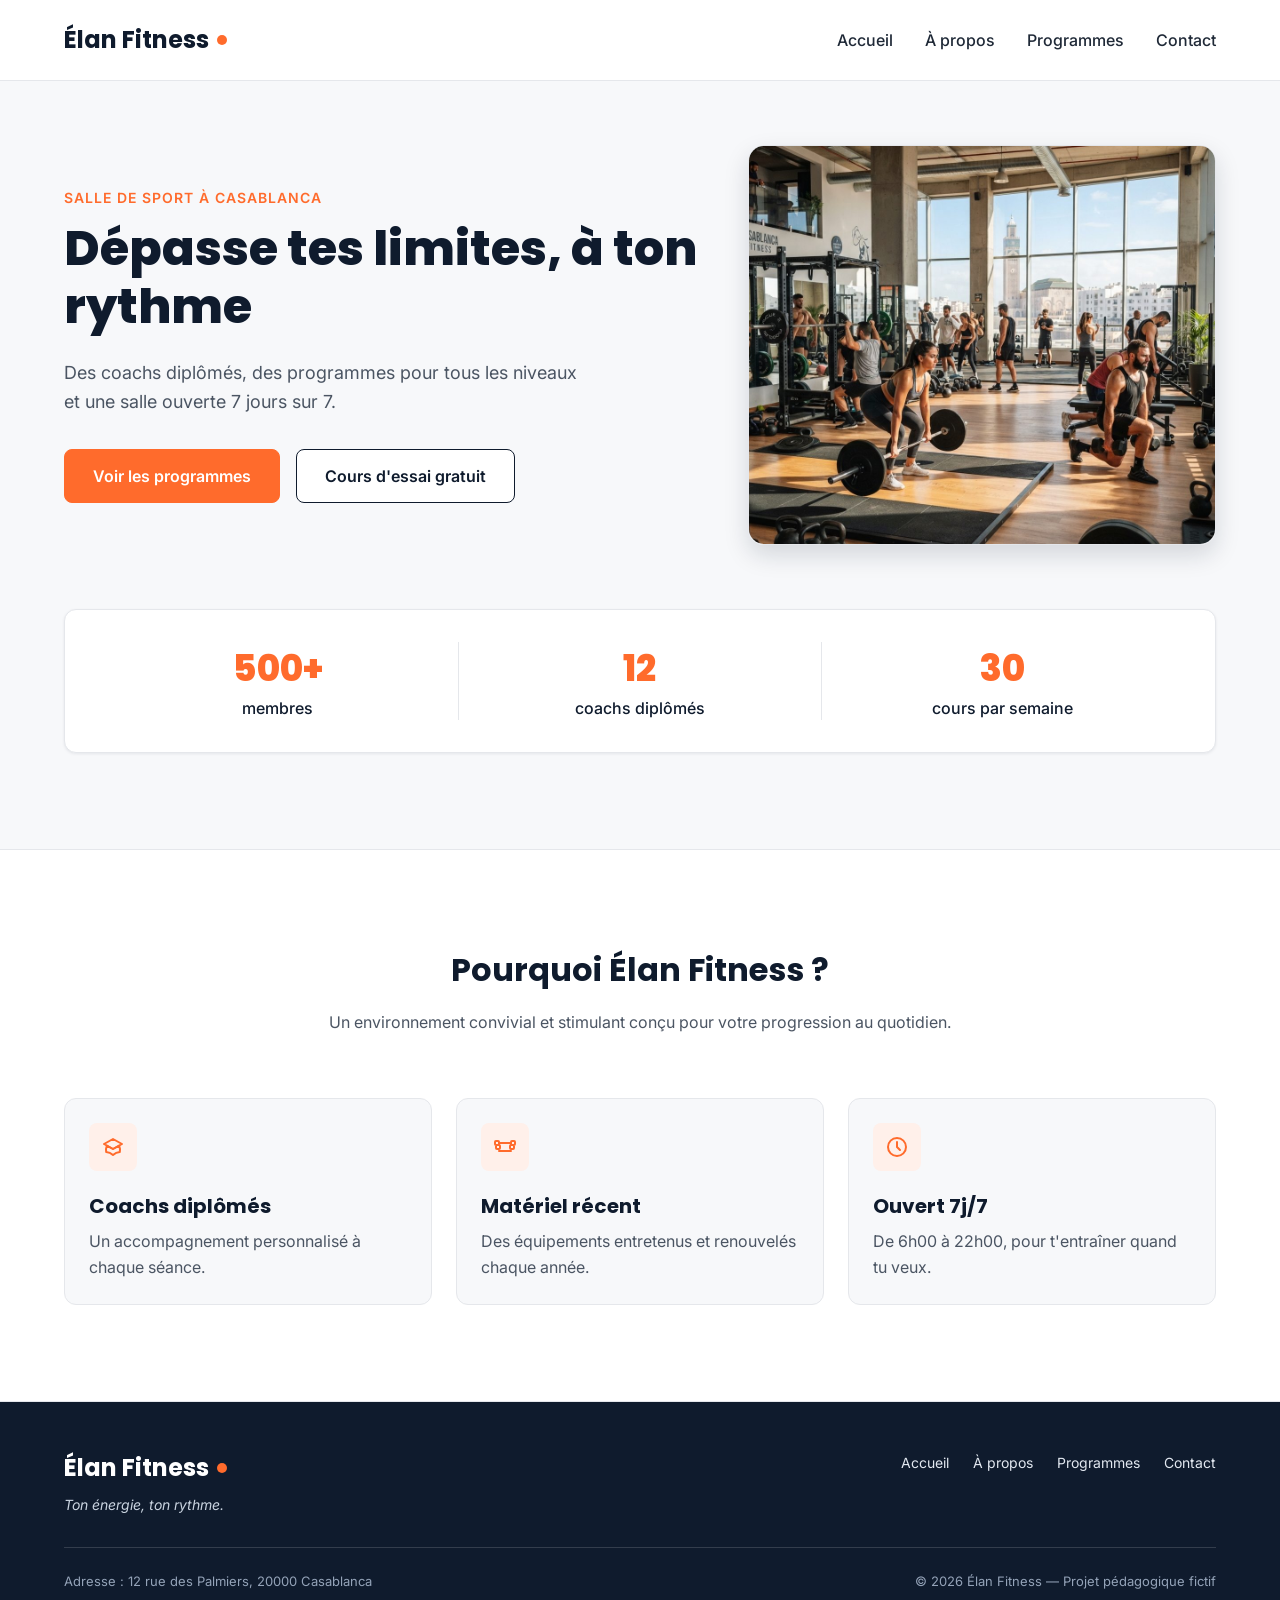
==== index.html @ d7291eef "final" ====
<!DOCTYPE html>
<html lang="fr">

<head>
    <meta charset="UTF-8">
    <meta name="viewport" content="width=device-width, initial-scale=1">
    <meta name="description" content="Élan Fitness, salle de sport à Casablanca : musculation, yoga, cardio et boxe fitness avec des coachs diplômés. Réservez votre cours d'essai gratuit.">
    <title>Élan Fitness | Salle de sport à Casablanca</title>

    <link rel="preconnect" href="https://fonts.googleapis.com">
    <link rel="preconnect" href="https://fonts.gstatic.com" crossorigin>
    <link href="https://fonts.googleapis.com/css2?family=Inter:wght@400;500;600&family=Poppins:wght@600;700;800&display=swap" rel="stylesheet">

    <link rel="stylesheet" href="style.css">
</head>

<body>

    <header class="en-tete">
        <div class="conteneur en-tete-contenu">
            <a href="#accueil" class="logo">Élan Fitness</a>

            <nav aria-label="Navigation principale">
                <ul class="menu">
                    <li><a href="index.html" class="lien-actif">Accueil</a></li>
                    <li><a href="propr.html">À propos</a></li>
                    <li><a href="programing.html">Programmes</a></li>
                    <li><a href="contact.html">Contact</a></li>
                </ul>
            </nav>
        </div>
    </header>

    <main>

        <section id="accueil" class="hero">
            <div class="conteneur">

                <div class="hero-contenu">
                    <div class="hero-texte">
                        <p class="sur-titre">Salle de sport à Casablanca</p>
                        <h1>Dépasse tes limites, à ton rythme</h1>
                        <p class="hero-description">
                            Des coachs diplômés, des programmes pour tous les niveaux et une salle ouverte 7 jours sur 7.
                        </p>
                        <div class="boutons">
                            <a href="contact.html" class="bouton bouton-principal">Voir les programmes</a>
                            <a href="contact.html" class="bouton bouton-secondaire">Cours d'essai gratuit</a>
                        </div>
                    </div>

                    <img class="hero-image" src="img/hero.jpg" alt="Des personnes s'entraînent dans une salle de sport lumineuse à Casablanca">
                </div>

                <div class="chiffres">
                    <div class="chiffre">
                        <p class="chiffre-nombre">500+</p>
                        <p>membres</p>
                    </div>
                    <div class="chiffre">
                        <p class="chiffre-nombre">12</p>
                        <p>coachs diplômés</p>
                    </div>
                    <div class="chiffre">
                        <p class="chiffre-nombre">30</p>
                        <p>cours par semaine</p>
                    </div>
                </div>

            </div>
        </section>

        <section class="section section-blanche">
            <div class="conteneur">

                <div class="section-titre">
                    <h2>Pourquoi Élan Fitness ?</h2>
                    <p>Un environnement convivial et stimulant conçu pour votre progression au quotidien.</p>
                </div>

                <div class="cartes">
                    <article class="carte carte-avantage">
                        <div class="icone"><img src="img/icone-coach.svg" alt=""></div>
                        <h3>Coachs diplômés</h3>
                        <p>Un accompagnement personnalisé à chaque séance.</p>
                    </article>

                    <article class="carte carte-avantage">
                        <div class="icone"><img src="img/icone-materiel.svg" alt=""></div>
                        <h3>Matériel récent</h3>
                        <p>Des équipements entretenus et renouvelés chaque année.</p>
                    </article>

                    <article class="carte carte-avantage">
                        <div class="icone"><img src="img/icone-horloge.svg" alt=""></div>
                        <h3>Ouvert 7j/7</h3>
                        <p>De 6h00 à 22h00, pour t'entraîner quand tu veux.</p>
                    </article>
                </div>

            </div>
        </section>
    </main>

    <footer class="pied-de-page">
        <div class="conteneur">

            <div class="pied-haut">
                <div>
                    <p class="logo logo-clair">Élan Fitness</p>
                    <p class="slogan">Ton énergie, ton rythme.</p>
                </div>

                <nav aria-label="Navigation du pied de page">
                    <ul class="menu menu-pied">
                        <li><a href="index.html">Accueil</a></li>
                        <li><a href="propr.html">À propos</a></li>
                        <li><a href="programing.html">Programmes</a></li>
                        <li><a href="contact.html">Contact</a></li>
                    </ul>
                </nav>
            </div>

            <div class="pied-bas">
                <p>Adresse : 12 rue des Palmiers, 20000 Casablanca</p>
                <p>&copy; 2026 Élan Fitness — Projet pédagogique fictif</p>
            </div>

        </div>
    </footer>

</body>

</html>
---- style.css ----
* {
    box-sizing: border-box;
    margin: 0;
    padding: 0;
}

html {
    scroll-behavior: smooth;
}

body {
    font-family: 'Inter', Arial, sans-serif;
    font-size: 16px;
    line-height: 1.5;
    color: #1F2937;
    background-color: #F7F8FA;
}

h1,
h2,
h3,
h4 {
    font-family: 'Poppins', Arial, sans-serif;
    color: #0F1B2D;
}

a {
    color: inherit;
    text-decoration: none;
}

ul {
    list-style: none;
}

img {
    display: block;
    max-width: 100%;
}

a:focus-visible,
button:focus-visible {
    outline: 3px solid #FF6B2C;
    outline-offset: 2px;
}

.conteneur {
    width: 100%;
    max-width: 1200px;
    margin: 0 auto;
    padding: 0 24px;
}

.section {
    padding: 96px 0;
}

.section-blanche {
    background-color: #FFFFFF;
    border-top: 1px solid #E5E7EB;
    border-bottom: 1px solid #E5E7EB;
}

.section-titre {
    max-width: 640px;
    margin: 0 auto 64px;
    text-align: center;
}

.section-titre h2 {
    font-size: 32px;
    margin-bottom: 16px;
}

.section-titre h3 {
    font-size: 26px;
    margin-bottom: 12px;
}

.section-titre p {
    color: #4B5563;
}

.sur-titre {
    font-size: 14px;
    font-weight: 600;
    color: #FF6B2C;
    text-transform: uppercase;
    letter-spacing: 1px;
    margin-bottom: 12px;
}

.bouton {
    display: inline-block;
    padding: 14px 28px;
    border-radius: 8px;
    font-size: 16px;
    font-weight: 600;
    text-align: center;
    cursor: pointer;
}

.bouton-principal {
    background-color: #FF6B2C;
    border: 1px solid #FF6B2C;
    color: #FFFFFF;
}

.bouton-principal:hover {
    background-color: #F05817;
}

.bouton-secondaire {
    background-color: #FFFFFF;
    border: 1px solid #0F1B2D;
    color: #0F1B2D;
}

.bouton-secondaire:hover {
    background-color: #F3F4F6;
}

.cartes {
    display: flex;
    gap: 24px;
}

.carte {
    flex: 1;
    background-color: #FFFFFF;
    border: 1px solid #E5E7EB;
    border-radius: 12px;
    box-shadow: 0 1px 3px rgba(15, 27, 45, 0.08);
}

.icone {
    width: 48px;
    height: 48px;
    background-color: #FFF0EA;
    border-radius: 8px;
    display: flex;
    align-items: center;
    justify-content: center;
}

.icone img {
    width: 24px;
    height: 24px;
}

.icone-petite {
    width: 32px;
    height: 32px;
    border-radius: 50%;
}

.icone-petite img {
    width: 16px;
    height: 16px;
}

.en-tete {
    position: sticky;
    top: 0;
    z-index: 10;
    background-color: #FFFFFF;
    border-bottom: 1px solid #E5E7EB;
}

.en-tete-contenu {
    height: 80px;
    display: flex;
    align-items: center;
    justify-content: space-between;
}

.logo {
    display: flex;
    align-items: center;
    font-family: 'Poppins', Arial, sans-serif;
    font-size: 24px;
    font-weight: 700;
    color: #0F1B2D;
}

.logo::after {
    content: "";
    width: 10px;
    height: 10px;
    margin-left: 8px;
    background-color: #FF6B2C;
    border-radius: 50%;
}

.menu {
    display: flex;
    gap: 32px;
}

.menu a {
    font-weight: 500;
    padding-bottom: 4px;
    border-bottom: none;
}

.menu a:hover {
    color: #FF6B2C;
}

.hero {
    padding: 64px 0 96px;
}

.hero-contenu {
    display: flex;
    align-items: center;
    gap: 32px;
}

.hero-texte {
    flex: 7;
}

.hero-texte h1 {
    font-size: 48px;
    font-weight: 800;
    line-height: 1.2;
    margin-bottom: 24px;
}

.hero-description {
    max-width: 520px;
    font-size: 18px;
    line-height: 1.6;
    color: #4B5563;
    margin-bottom: 32px;
}

.boutons {
    display: flex;
    flex-wrap: wrap;
    gap: 16px;
}

.hero-image {
    flex: 5;
    min-width: 0;
    height: 400px;
    object-fit: cover;
    border-radius: 16px;
    border: 1px solid #E5E7EB;
    box-shadow: 0 10px 25px rgba(15, 27, 45, 0.15);
}

.chiffres {
    display: flex;
    margin-top: 64px;
    padding: 32px;
    background-color: #FFFFFF;
    border: 1px solid #E5E7EB;
    border-radius: 12px;
    box-shadow: 0 1px 3px rgba(15, 27, 45, 0.08);
}

.chiffre {
    flex: 1;
    text-align: center;
    font-weight: 500;
    color: #0F1B2D;
}

.chiffre+.chiffre {
    border-left: 1px solid #E5E7EB;
}

.chiffre-nombre {
    font-family: 'Poppins', Arial, sans-serif;
    font-size: 36px;
    font-weight: 800;
    color: #FF6B2C;
}

.carte-avantage {
    padding: 24px;
    background-color: #F7F8FA;
    box-shadow: none;
}

.carte-avantage .icone {
    margin-bottom: 20px;
}

.carte-avantage h3 {
    font-size: 20px;
    margin-bottom: 8px;
}

.carte-avantage p {
    color: #4B5563;
    line-height: 1.6;
}

.apropos-contenu {
    display: flex;
    align-items: center;
    gap: 64px;
}

.apropos-texte {
    flex: 7;
}

.apropos-texte h2 {
    font-size: 36px;
    line-height: 1.2;
    margin-bottom: 20px;
}

.apropos-texte p {
    color: #4B5563;
    line-height: 1.7;
    margin-bottom: 16px;
}

.valeurs {
    display: flex;
    gap: 16px;
    margin-top: 32px;
}

.valeur {
    flex: 1;
    display: flex;
    align-items: center;
    gap: 12px;
    padding: 12px 16px;
    background-color: #FFFFFF;
    border: 1px solid #E5E7EB;
    border-radius: 12px;
    font-family: 'Poppins', Arial, sans-serif;
    font-size: 14px;
    font-weight: 600;
    color: #0F1B2D;
}

.apropos-image {
    flex: 5;
    min-width: 0;
    height: 360px;
    object-fit: cover;
    border-radius: 16px;
    box-shadow: 0 10px 25px rgba(15, 27, 45, 0.15);
}

.carte-programme {
    display: flex;
    flex-direction: column;
    overflow: hidden;
}

.carte-programme>img {
    width: 100%;
    height: 200px;
    object-fit: cover;
}

.programme-corps {
    flex: 1;
    display: flex;
    flex-direction: column;
    padding: 20px;
}

.programme-corps h3 {
    font-size: 20px;
    margin-bottom: 8px;
}

.programme-corps p {
    font-size: 15px;
    color: #4B5563;
}

.etiquette {
    align-self: flex-start;
    padding: 4px 10px;
    margin-bottom: 12px;
    border-radius: 6px;
    font-size: 12px;
    font-weight: 600;
}

.etiquette-orange {
    background-color: #FFEDE5;
    color: #C2410C;
}

.etiquette-bleue {
    background-color: #DBEAFE;
    color: #1D4ED8;
}

.etiquette-verte {
    background-color: #D1FAE5;
    color: #047857;
}

.programme-corps .duree {
    display: flex;
    align-items: center;
    gap: 8px;
    margin-top: auto;
    padding-top: 16px;
    border-top: 1px solid #E5E7EB;
    font-size: 13px;
    font-weight: 600;
    color: #0F1B2D;
}

.programme-corps h3+p {
    margin-bottom: 16px;
}

.duree img {
    width: 16px;
    height: 16px;
}

.formules {
    margin-top: 96px;
}

.formule {
    position: relative;
    display: flex;
    flex-direction: column;
    padding: 28px;
}

.formule h4 {
    font-size: 20px;
}

.prix {
    margin: 8px 0 16px;
    font-family: 'Poppins', Arial, sans-serif;
    font-size: 30px;
    font-weight: 800;
    color: #FF6B2C;
}

.prix span {
    font-family: 'Inter', Arial, sans-serif;
    font-size: 16px;
    font-weight: 500;
    color: #4B5563;
}

.prix-note {
    margin: -8px 0 16px;
    font-size: 13px;
    color: #4B5563;
}

.formule-liste {
    flex: 1;
    margin-bottom: 24px;
}

.formule-liste li {
    padding-left: 28px;
    margin-bottom: 12px;
    font-size: 15px;
    background-image: url('img/icone-check.svg');
    background-repeat: no-repeat;
    background-position: left center;
    background-size: 16px;
}

.formule .bouton {
    display: block;
}

.formule-populaire {
    border: 2px solid #FF6B2C;
    box-shadow: 0 10px 25px rgba(255, 107, 44, 0.2);
}

.badge-populaire {
    position: absolute;
    top: -14px;
    left: 50%;
    transform: translateX(-50%);
    padding: 4px 14px;
    background-color: #FF6B2C;
    border-radius: 999px;
    font-size: 12px;
    font-weight: 700;
    text-transform: uppercase;
    color: #FFFFFF;
}

.pied-de-page {
    padding: 48px 0 32px;
    background-color: #0F1B2D;
    color: #FFFFFF;
}

.pied-haut {
    display: flex;
    justify-content: space-between;
    align-items: flex-start;
    padding-bottom: 32px;
    border-bottom: 1px solid rgba(255, 255, 255, 0.15);
}

.logo-clair {
    color: #FFFFFF;
}

.slogan {
    margin-top: 8px;
    font-size: 14px;
    font-style: italic;
    color: #CBD5E1;
}

.menu-pied {
    gap: 24px;
}

.menu-pied a {
    font-size: 14px;
    font-weight: 400;
    color: #E2E8F0;
}

.pied-bas {
    display: flex;
    justify-content: space-between;
    margin-top: 24px;
    font-size: 13px;
    color: #94A3B8;
}

.kk {
    font-family: 'Outfit';
}

.contact-container {
    height: 100vh;
    display: flex;
    align-items: center;
    justify-content: space-evenly;
}

.contact-left {
    display: flex;
    flex-direction: column;
    align-items: start;
    gap: 20px;
}

.contact-left-title h2 {
    font-weight: 600;
    color: black;
    font-size: 40px;
    margin-bottom: 7px;
}

.contact-left-title hr {
    border: none;
    width: 290;
    height: 5px;
    background-color: orange;
    margin-bottom: 20px;
    border-radius: 50px;
}

#sur-titre {
    color: #FF6B2C;
}

.contact-inputs {
    width: 400px;
    height: 50px;
    border: none;
    outline: none;
    padding-left: 25px;
    font-weight: 500;
    color: gray;
    border-radius: 8px;
}

.contact-left textarea {
    height: 140px;
    padding-top: 15px;
    border-radius: 20px;
}

.contact-inputs:focus {
    border: 2px solid orange
}

.contact-inputs::placeholder {
    color: rgb(138, 81, 6);
}

.contact-left button {
    display: flex;
    align-items: center;
    padding: 12px 30px;
    font-size: 16px;
    color: white;
    gap: 10px;
    border: none;
    border-radius: 8px;
    background-color: #FF6B2C;
    cursor: pointer;
}

.contact-rigth img {
    width: 300px;
}

.contact-left button:hover {
    background-color: #fb7900;
}

#mem {
    height: 200px;
    padding: 0px 25px 120px;
}
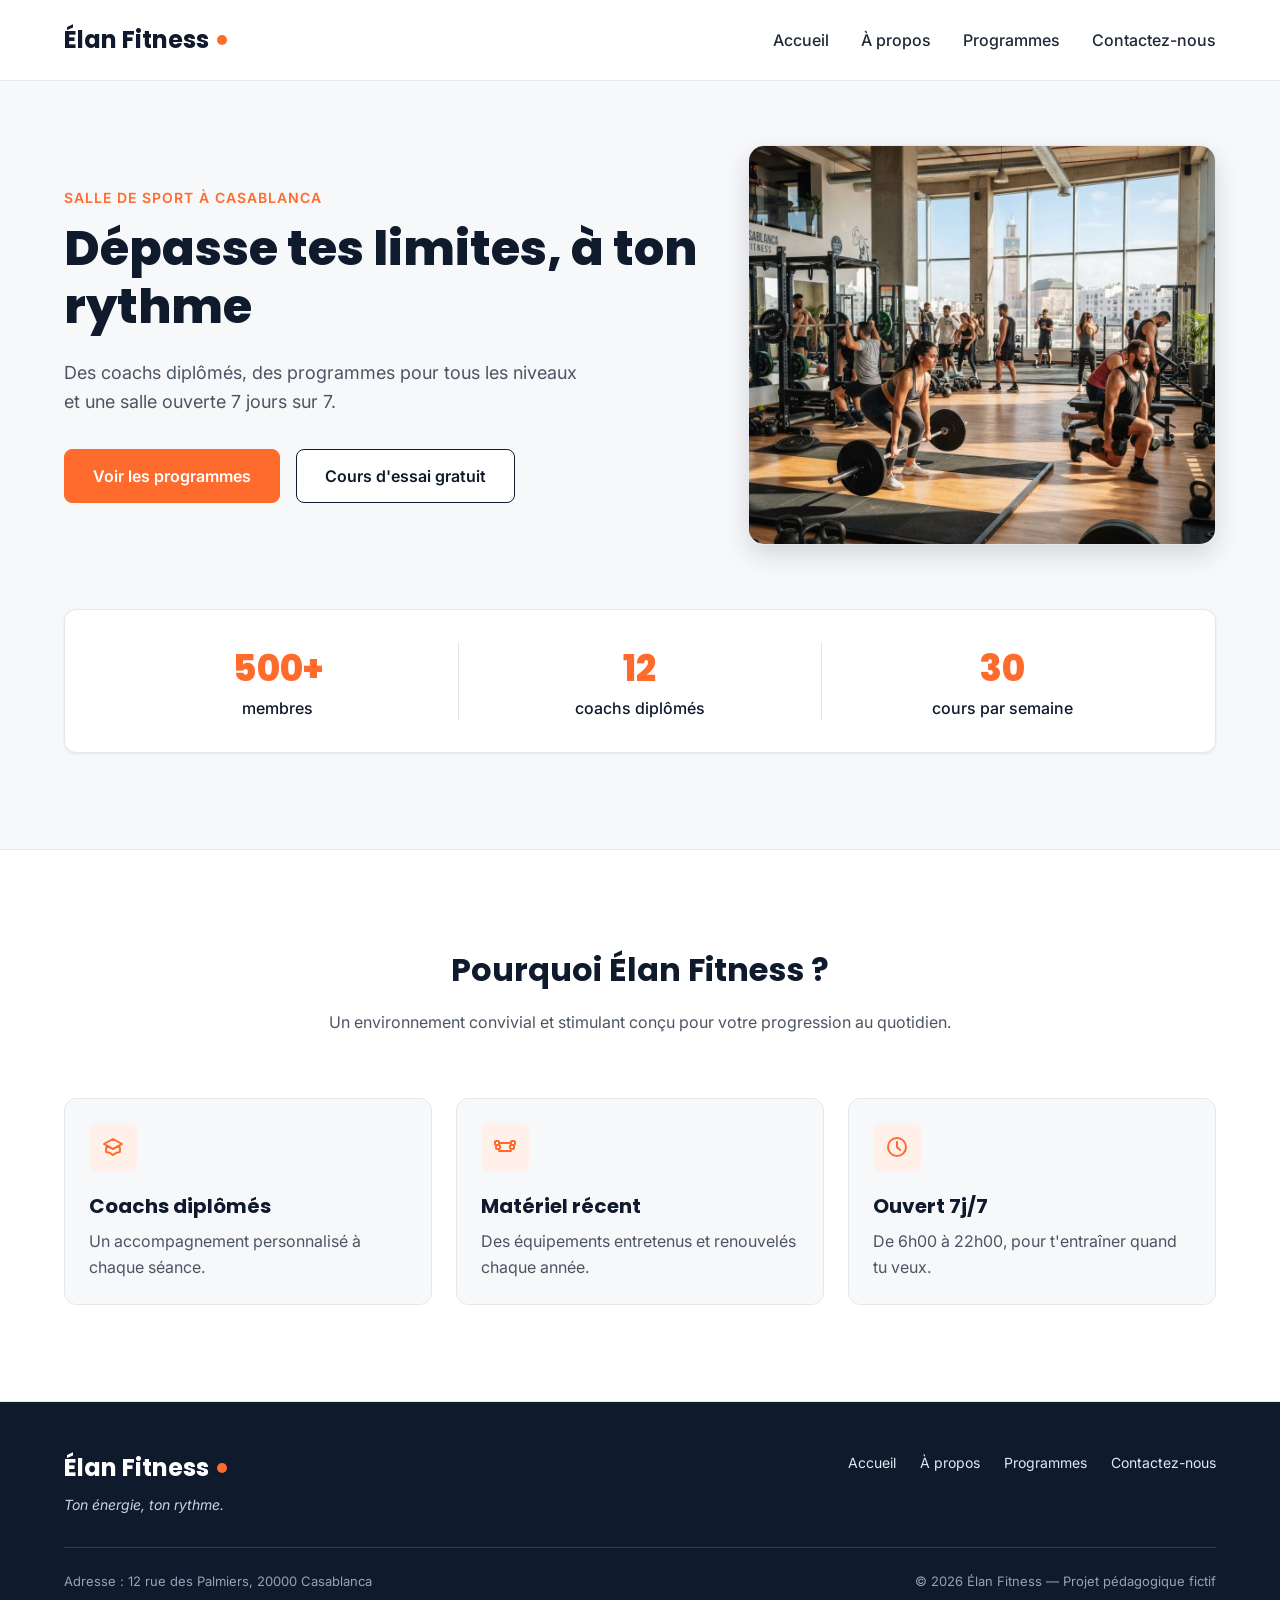
==== commit 7fa799b7: "Contactez-nous" ====
--- a/index.html
+++ b/index.html
@@ -25,7 +25,7 @@
                     <li><a href="index.html" class="lien-actif">Accueil</a></li>
                     <li><a href="propr.html">À propos</a></li>
                     <li><a href="programing.html">Programmes</a></li>
-                    <li><a href="contact.html">Contact</a></li>
+                    <li><a href="contact.html">Contactez-nous</a></li>
                 </ul>
             </nav>
         </div>
@@ -116,7 +116,7 @@
                         <li><a href="index.html">Accueil</a></li>
                         <li><a href="propr.html">À propos</a></li>
                         <li><a href="programing.html">Programmes</a></li>
-                        <li><a href="contact.html">Contact</a></li>
+                        <li><a href="contact.html">Contactez-nous</a></li>
                     </ul>
                 </nav>
             </div>
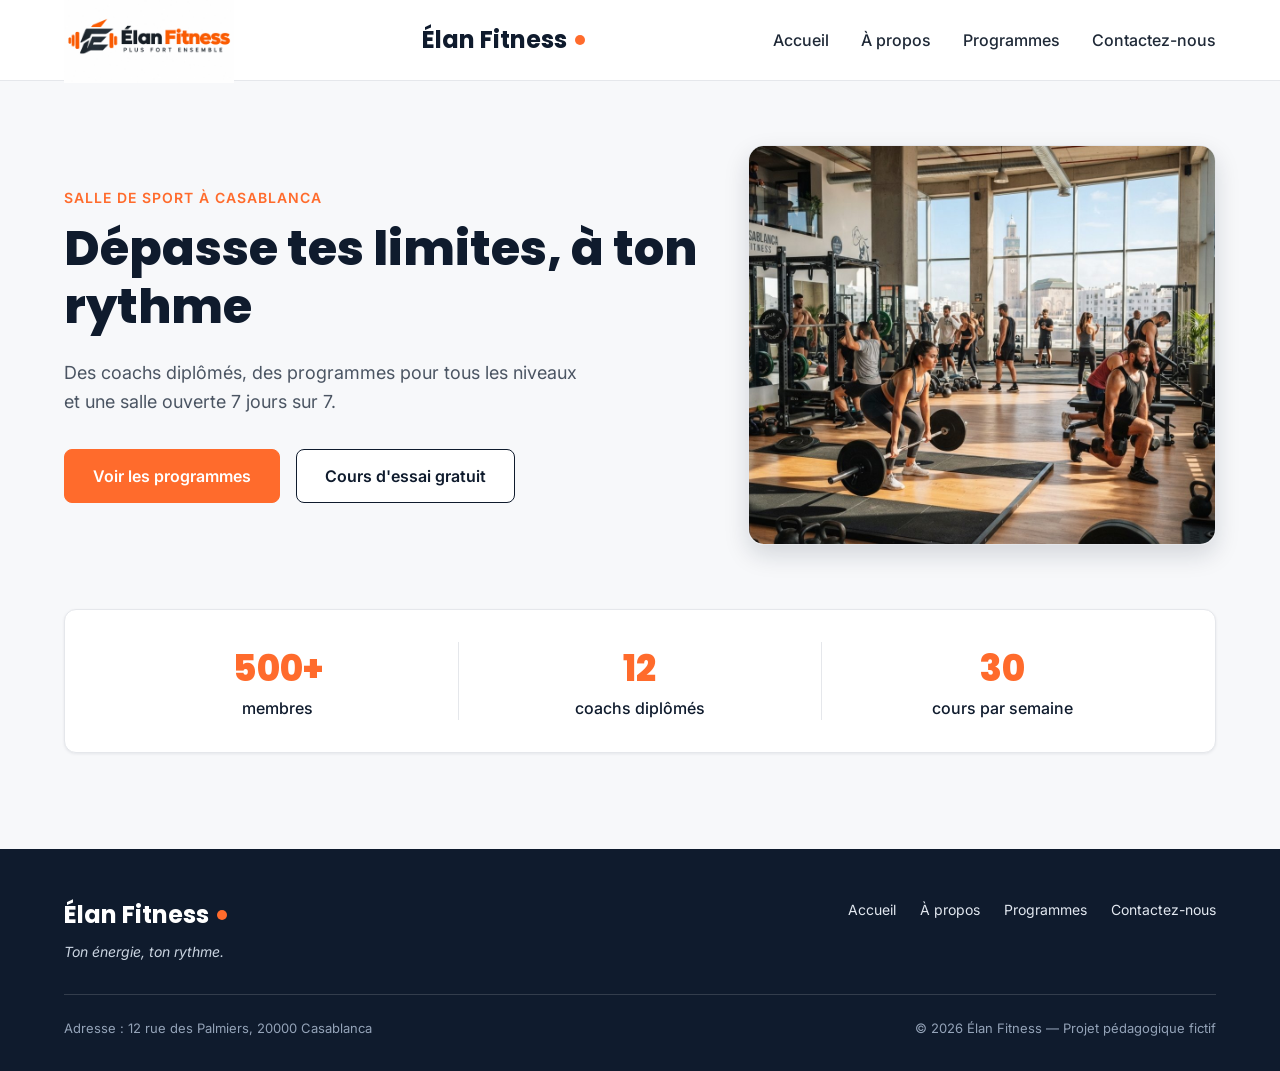
==== commit dbd0a813: "bunis" ====
--- a/index.html
+++ b/index.html
@@ -18,7 +18,8 @@
 
     <header class="en-tete">
         <div class="conteneur en-tete-contenu">
-            <a href="#accueil" class="logo">Élan Fitness</a>
+            <img class="logos" src="/img/logos.jpeg" alt="">
+            <a href="index.html" class="logo">Élan Fitness</a>
 
             <nav aria-label="Navigation principale">
                 <ul class="menu">
@@ -44,7 +45,7 @@
                             Des coachs diplômés, des programmes pour tous les niveaux et une salle ouverte 7 jours sur 7.
                         </p>
                         <div class="boutons">
-                            <a href="contact.html" class="bouton bouton-principal">Voir les programmes</a>
+                            <a href="programing.html" class="bouton bouton-principal">Voir les programmes</a>
                             <a href="contact.html" class="bouton bouton-secondaire">Cours d'essai gratuit</a>
                         </div>
                     </div>
@@ -70,36 +71,7 @@
             </div>
         </section>
 
-        <section class="section section-blanche">
-            <div class="conteneur">
 
-                <div class="section-titre">
-                    <h2>Pourquoi Élan Fitness ?</h2>
-                    <p>Un environnement convivial et stimulant conçu pour votre progression au quotidien.</p>
-                </div>
-
-                <div class="cartes">
-                    <article class="carte carte-avantage">
-                        <div class="icone"><img src="img/icone-coach.svg" alt=""></div>
-                        <h3>Coachs diplômés</h3>
-                        <p>Un accompagnement personnalisé à chaque séance.</p>
-                    </article>
-
-                    <article class="carte carte-avantage">
-                        <div class="icone"><img src="img/icone-materiel.svg" alt=""></div>
-                        <h3>Matériel récent</h3>
-                        <p>Des équipements entretenus et renouvelés chaque année.</p>
-                    </article>
-
-                    <article class="carte carte-avantage">
-                        <div class="icone"><img src="img/icone-horloge.svg" alt=""></div>
-                        <h3>Ouvert 7j/7</h3>
-                        <p>De 6h00 à 22h00, pour t'entraîner quand tu veux.</p>
-                    </article>
-                </div>
-
-            </div>
-        </section>
     </main>
 
     <footer class="pied-de-page">
--- a/style.css
+++ b/style.css
@@ -630,4 +630,8 @@
 #mem {
     height: 200px;
     padding: 0px 25px 120px;
+}
+
+.logos {
+    width: 170px;
 }
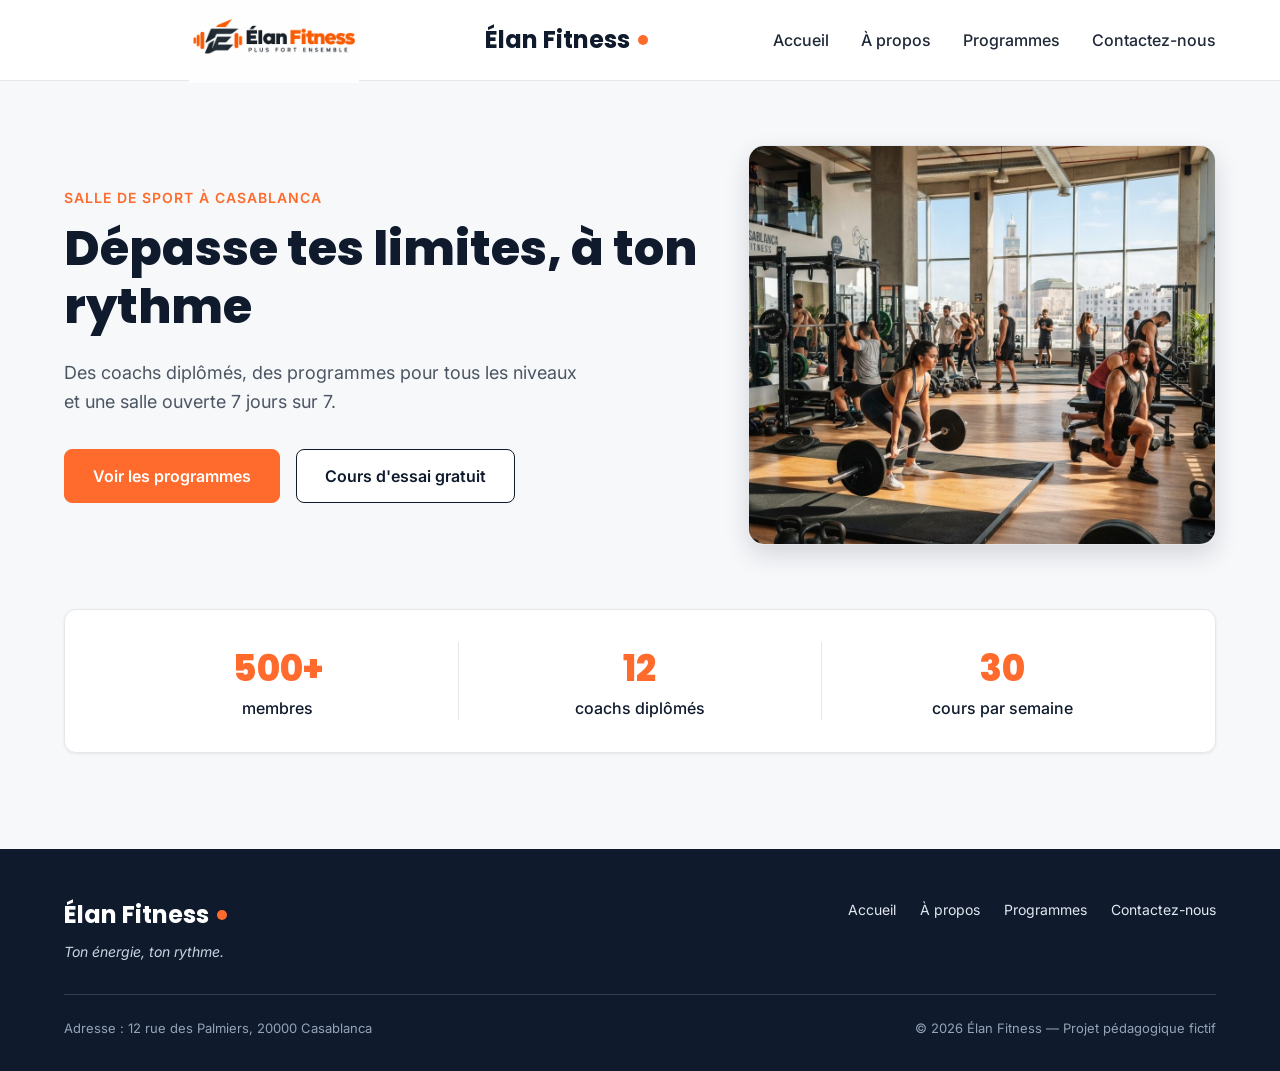
==== commit dcd21d8b: "nez" ====
--- a/index.html
+++ b/index.html
@@ -18,6 +18,7 @@
 
     <header class="en-tete">
         <div class="conteneur en-tete-contenu">
+            <img src="" alt="">
             <img class="logos" src="/img/logos.jpeg" alt="">
             <a href="index.html" class="logo">Élan Fitness</a>
 
